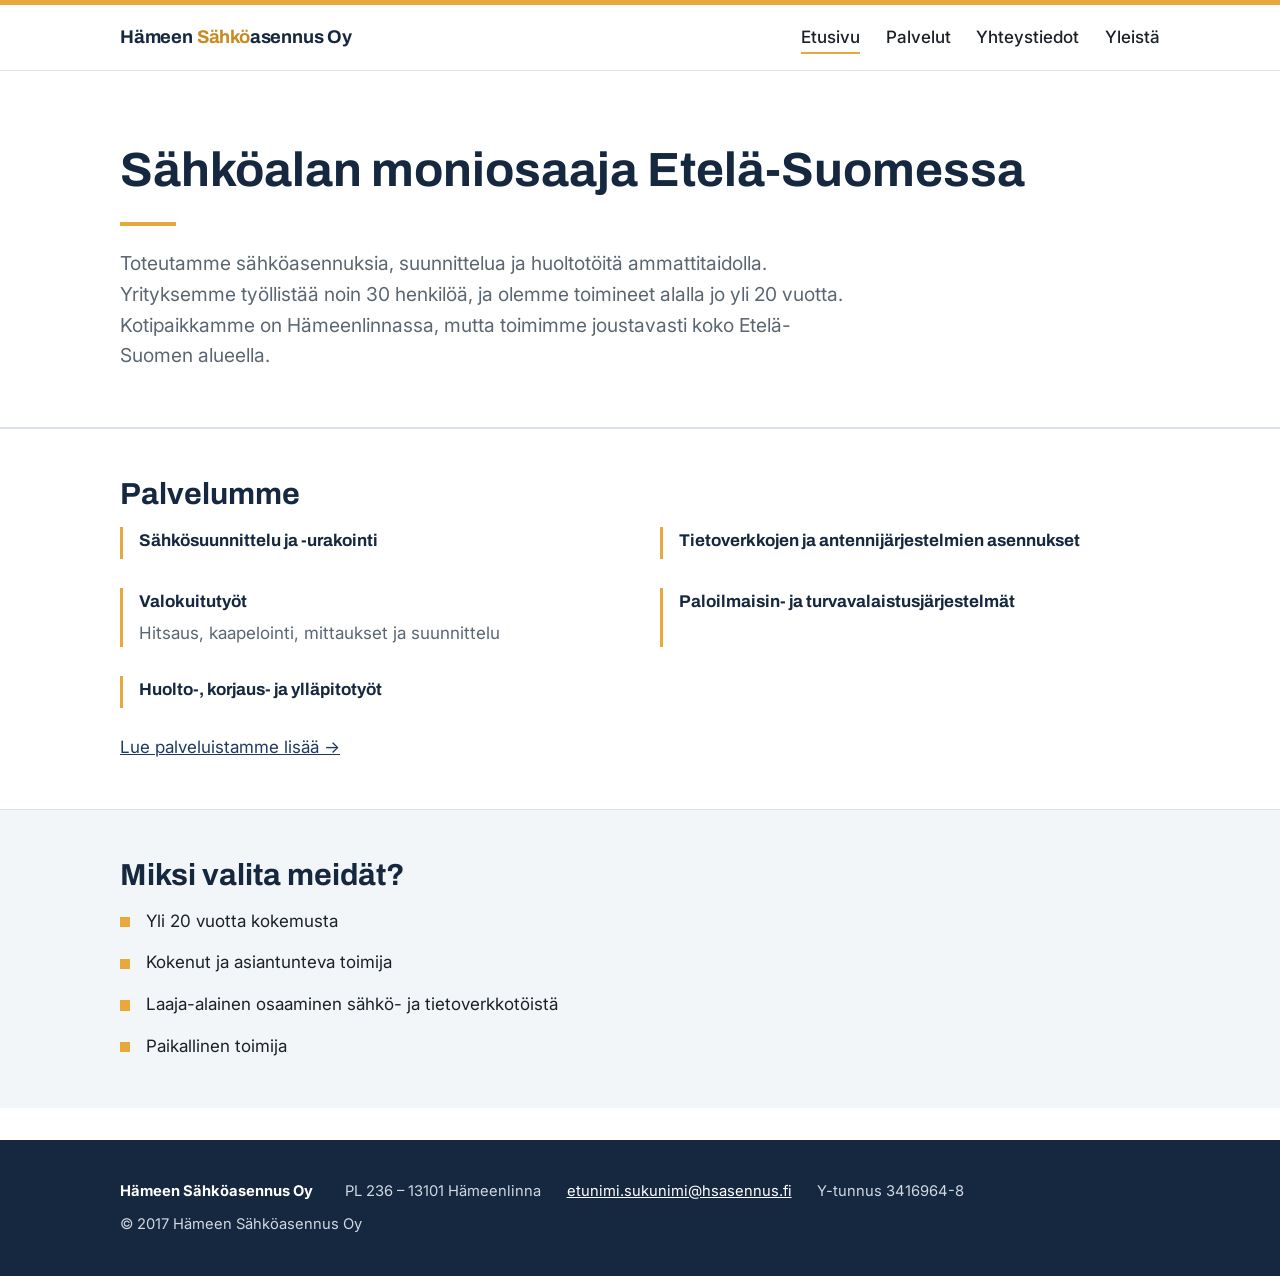
==== index.html @ e8894b5d "Add files via upload" ====
<!DOCTYPE html>
<html lang="fi">
<head>
<meta charset="UTF-8">
<meta name="viewport" content="width=device-width, initial-scale=1">
<title>Hämeen Sähköasennus Oy</title>
<meta name="description" content="Hämeen Sähköasennus Oy on sähköalan moniosaaja, joka palvelee Etelä-Suomen alueella sähköasennuksissa, -suunnittelussa ja huoltotöissä.">
<link rel="stylesheet" href="style.css">
<link rel="preconnect" href="https://fonts.googleapis.com">
<link href="https://fonts.googleapis.com/css2?family=Archivo:wght@700;800&family=Inter:wght@400;500;600&display=swap" rel="stylesheet">
</head>
<body>
<div class="accent-bar"></div>
<header class="site">
  <div class="site-header-inner">
    <a class="wordmark" href="index.html">Hämeen <span>Sähkö</span>asennus Oy</a>
    <nav class="site-nav" aria-label="Päävalikko">
      <ul>
        <li><a href="index.html" aria-current="page">Etusivu</a></li>
        <li><a href="palvelut.html">Palvelut</a></li>
        <li><a href="yhteystiedot.html">Yhteystiedot</a></li>
        <li><a href="yleista.html">Yleistä</a></li>
      </ul>
    </nav>
  </div>
</header>

<main>
  <section class="hero">
    <div class="wrap">
      <h1>Sähköalan moniosaaja Etelä-Suomessa</h1>
      <div class="rule"></div>
      <p class="lede">Toteutamme sähköasennuksia, suunnittelua ja huoltotöitä ammattitaidolla. Yrityksemme työllistää noin 30 henkilöä, ja olemme toimineet alalla jo yli 20 vuotta. Kotipaikkamme on Hämeenlinnassa, mutta toimimme joustavasti koko Etelä-Suomen alueella.</p>
    </div>
  </section>

  <section>
    <div class="wrap">
      <h2>Palvelumme</h2>
      <dl class="services">
        <div>
          <dt>Sähkösuunnittelu ja -urakointi</dt>
        </div>
        <div>
          <dt>Tietoverkkojen ja antennijärjestelmien asennukset</dt>
        </div>
        <div>
          <dt>Valokuitutyöt</dt>
          <dd>Hitsaus, kaapelointi, mittaukset ja suunnittelu</dd>
        </div>
        <div>
          <dt>Paloilmaisin- ja turvavalaistusjärjestelmät</dt>
        </div>
        <div>
          <dt>Huolto-, korjaus- ja ylläpitotyöt</dt>
        </div>
      </dl>
      <p style="margin-top:1.6rem;"><a href="palvelut.html">Lue palveluistamme lisää →</a></p>
    </div>
  </section>

  <section class="panel">
    <div class="wrap">
      <h2>Miksi valita meidät?</h2>
      <ul class="reasons">
        <li>Yli 20 vuotta kokemusta</li>
        <li>Kokenut ja asiantunteva toimija</li>
        <li>Laaja-alainen osaaminen sähkö- ja tietoverkkotöistä</li>
        <li>Paikallinen toimija</li>
      </ul>
    </div>
  </section>
</main>

<footer class="site">
  <div class="wrap">
    <span class="company">Hämeen Sähköasennus Oy</span>
    <span>PL 236 – 13101 Hämeenlinna</span>
    <span><a href="yhteystiedot.html">etunimi.sukunimi@hsasennus.fi</a></span>
    <span>Y-tunnus 3416964-8</span>
    <span>© 2017 Hämeen Sähköasennus Oy</span>
  </div>
</footer>
</body>
</html>
---- style.css ----
/* Hämeen Sähköasennus Oy — static site
   Palette drawn from the original hsasennus.fi styling (navy + amber). */

:root {
  --ink: #1c2128;
  --navy: #1f3a5f;
  --navy-dark: #16283f;
  --amber: #e8a93c;
  --amber-dark: #c98a1f;
  --paper: #ffffff;
  --panel: #f3f6f9;
  --line: #dbe2e9;
  --muted: #5b6672;
  --max: 68rem;
}

* { box-sizing: border-box; }

html { scroll-behavior: smooth; }

body {
  margin: 0;
  color: var(--ink);
  background: var(--paper);
  font-family: "Inter", "Segoe UI", Helvetica, Arial, sans-serif;
  font-size: 17px;
  line-height: 1.6;
}

h1, h2, h3 {
  font-family: "Archivo", "Inter", sans-serif;
  font-weight: 700;
  line-height: 1.15;
  margin: 0 0 0.5em;
  color: var(--navy-dark);
}

h1 { font-size: clamp(2rem, 4vw, 3rem); }
h2 { font-size: clamp(1.4rem, 2.4vw, 1.9rem); }
h3 { font-size: 1.15rem; }

p { margin: 0 0 1em; max-width: 40em; }
p:last-child { margin-bottom: 0; }

a { color: var(--navy); }
a:focus-visible, button:focus-visible { outline: 3px solid var(--amber); outline-offset: 2px; }

.wrap {
  max-width: var(--max);
  margin: 0 auto;
  padding: 0 1.5rem;
}

/* top accent bar */
.accent-bar { height: 5px; background: var(--amber); }

/* header */
header.site {
  border-bottom: 1px solid var(--line);
  background: var(--paper);
}

.site-header-inner {
  display: flex;
  align-items: center;
  justify-content: space-between;
  padding: 1.1rem 1.5rem;
  max-width: var(--max);
  margin: 0 auto;
  gap: 1rem;
  flex-wrap: wrap;
}

.wordmark {
  font-family: "Archivo", sans-serif;
  font-weight: 700;
  font-size: 1.15rem;
  color: var(--navy-dark);
  text-decoration: none;
  letter-spacing: -0.01em;
}
.wordmark span { color: var(--amber-dark); }

nav.site-nav ul {
  list-style: none;
  display: flex;
  gap: 1.6rem;
  margin: 0;
  padding: 0;
  flex-wrap: wrap;
}
nav.site-nav a {
  text-decoration: none;
  color: var(--ink);
  font-weight: 500;
  padding: 0.3rem 0;
  border-bottom: 2px solid transparent;
}
nav.site-nav a:hover,
nav.site-nav a[aria-current="page"] {
  border-bottom-color: var(--amber);
}

/* hero */
.hero {
  padding: 4.5rem 0 3.5rem;
  border-bottom: 1px solid var(--line);
}
.hero .lede {
  font-size: 1.2rem;
  color: var(--muted);
  max-width: 38em;
}
.hero .rule {
  width: 3.5rem;
  height: 4px;
  background: var(--amber);
  margin: 1.1rem 0 1.4rem;
}

section { padding: 3rem 0; }
section + section { border-top: 1px solid var(--line); }
.panel { background: var(--panel); }

/* service / definition list */
dl.services {
  display: grid;
  grid-template-columns: 1fr;
  gap: 1.8rem;
  margin: 0;
  padding: 0;
}
@media (min-width: 46rem) {
  dl.services { grid-template-columns: 1fr 1fr; column-gap: 2.5rem; }
}
dl.services > div {
  border-left: 3px solid var(--amber);
  padding-left: 1rem;
}
dl.services dt {
  font-family: "Archivo", sans-serif;
  font-weight: 700;
  color: var(--navy-dark);
  margin-bottom: 0.3rem;
}
dl.services dd { margin: 0; color: var(--muted); }

/* why-choose-us list */
.reasons {
  list-style: none;
  margin: 0;
  padding: 0;
  display: grid;
  gap: 0.9rem;
}
.reasons li {
  padding-left: 1.6rem;
  position: relative;
}
.reasons li::before {
  content: "";
  position: absolute;
  left: 0;
  top: 0.55em;
  width: 0.6em;
  height: 0.6em;
  background: var(--amber);
}

/* office / contact cards */
.offices {
  display: grid;
  gap: 2rem;
  grid-template-columns: 1fr;
}
@media (min-width: 46rem) {
  .offices { grid-template-columns: repeat(3, 1fr); }
}
.office h3 { margin-bottom: 0.2rem; }
.office .address { color: var(--muted); margin-bottom: 0.8rem; }
.office dl { margin: 0; }
.office dl div { padding: 0.35rem 0; border-top: 1px solid var(--line); }
.office dl div:first-child { border-top: none; }
.office dt { font-weight: 600; font-size: 0.92rem; }
.office dd { margin: 0; color: var(--muted); font-size: 0.92rem; }

table.billing {
  border-collapse: collapse;
  width: 100%;
  max-width: 34em;
}
table.billing th, table.billing td {
  text-align: left;
  padding: 0.5rem 0.8rem 0.5rem 0;
  border-bottom: 1px solid var(--line);
}

/* footer */
footer.site {
  background: var(--navy-dark);
  color: #cfd8e3;
  padding: 2.5rem 0;
  margin-top: 2rem;
}
footer.site a { color: #fff; }
footer.site .wrap {
  display: flex;
  flex-wrap: wrap;
  gap: 0.6rem 1.6rem;
  align-items: baseline;
  font-size: 0.92rem;
}
footer.site .company { font-weight: 700; color: #fff; margin-right: 0.4rem; }

@media (prefers-reduced-motion: reduce) {
  html { scroll-behavior: auto; }
}
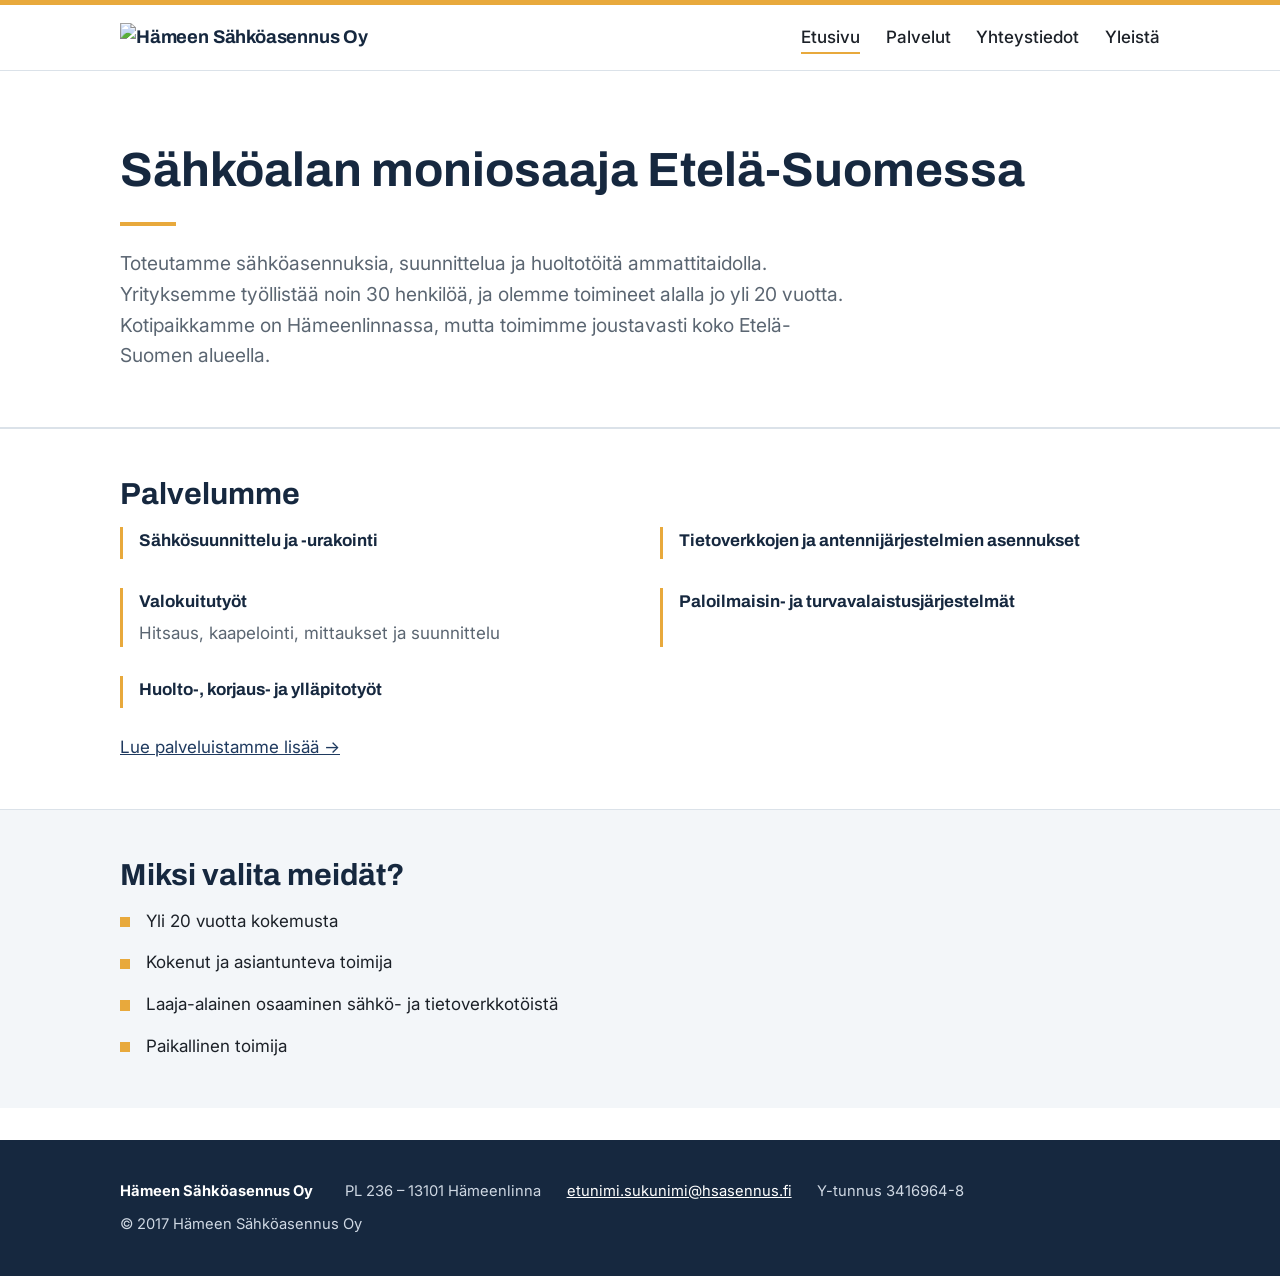
==== commit e1b19c46: "Replace wordmark text with logo image" ====
--- a/index.html
+++ b/index.html
@@ -13,7 +13,7 @@
 <div class="accent-bar"></div>
 <header class="site">
   <div class="site-header-inner">
-    <a class="wordmark" href="index.html">Hämeen <span>Sähkö</span>asennus Oy</a>
+    <a class="wordmark" href="index.html"><img src="hs-asennus-logo.jpg" alt="Hämeen Sähköasennus Oy"></a>
     <nav class="site-nav" aria-label="Päävalikko">
       <ul>
         <li><a href="index.html" aria-current="page">Etusivu</a></li>
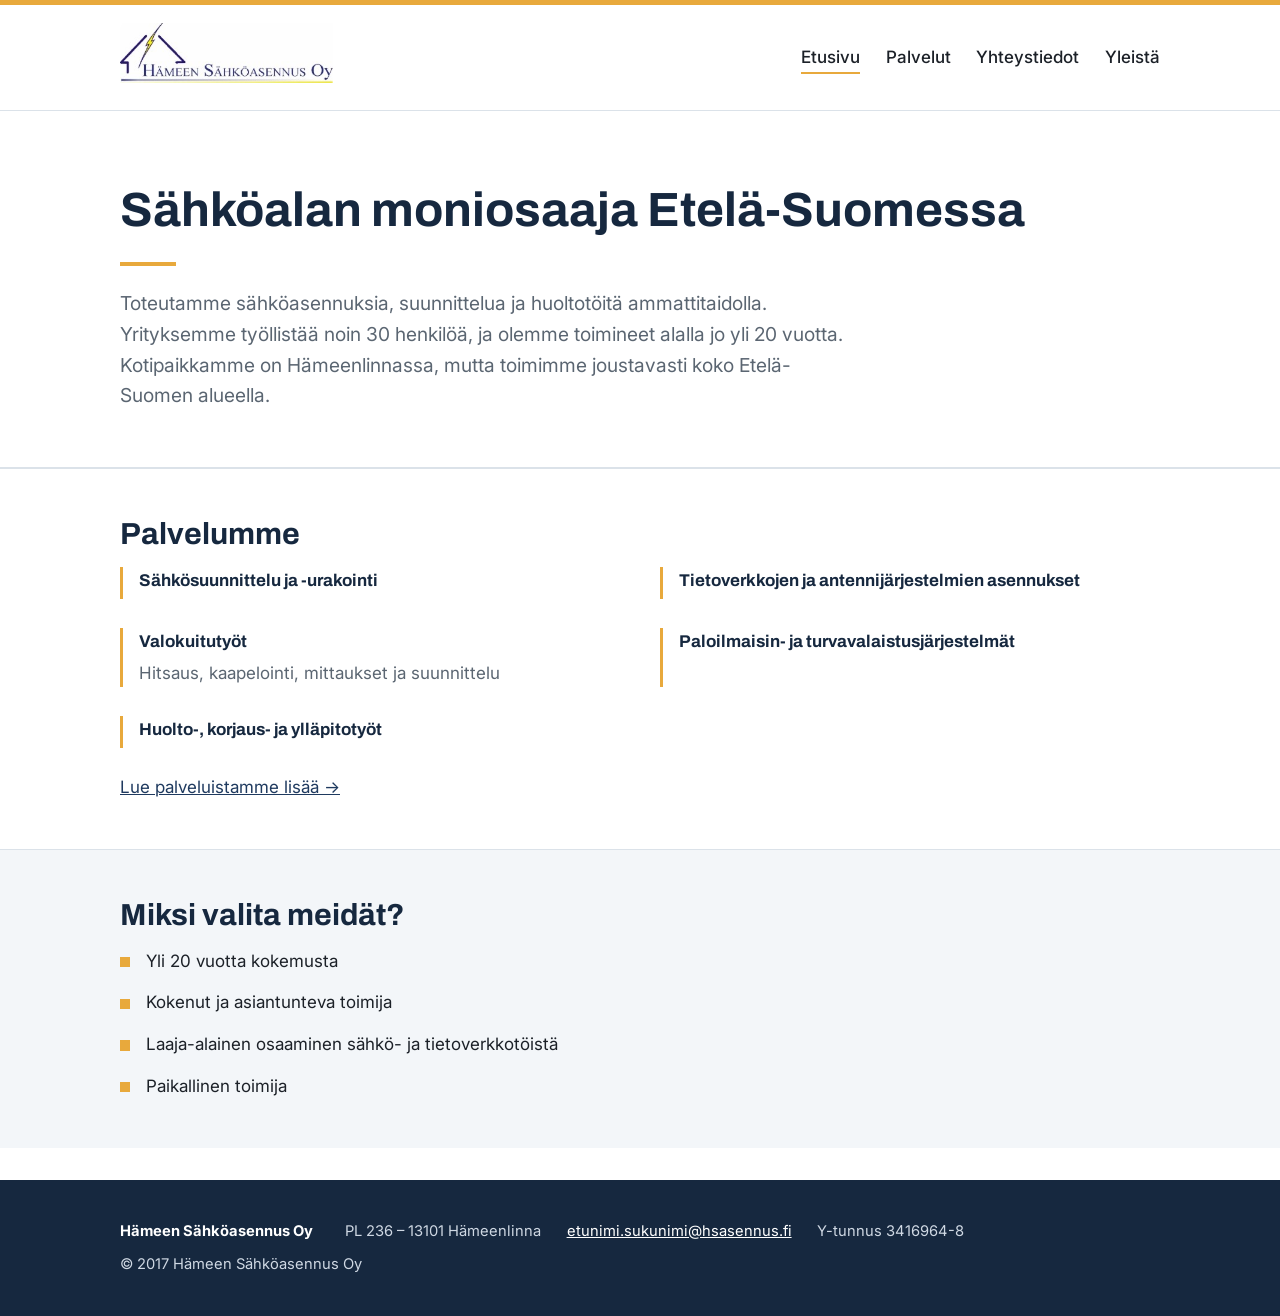
==== commit b5d9c46a: "Update logo image source path in index.html" ====
--- a/index.html
+++ b/index.html
@@ -13,7 +13,7 @@
 <div class="accent-bar"></div>
 <header class="site">
   <div class="site-header-inner">
-    <a class="wordmark" href="index.html"><img src="hs-asennus-logo.jpg" alt="Hämeen Sähköasennus Oy"></a>
+    <a class="wordmark" href="index.html"><img src="assets/img/hs-asennus-logo.jpg" height="60" alt="Hämeen Sähköasennus Oy"></a>
     <nav class="site-nav" aria-label="Päävalikko">
       <ul>
         <li><a href="index.html" aria-current="page">Etusivu</a></li>
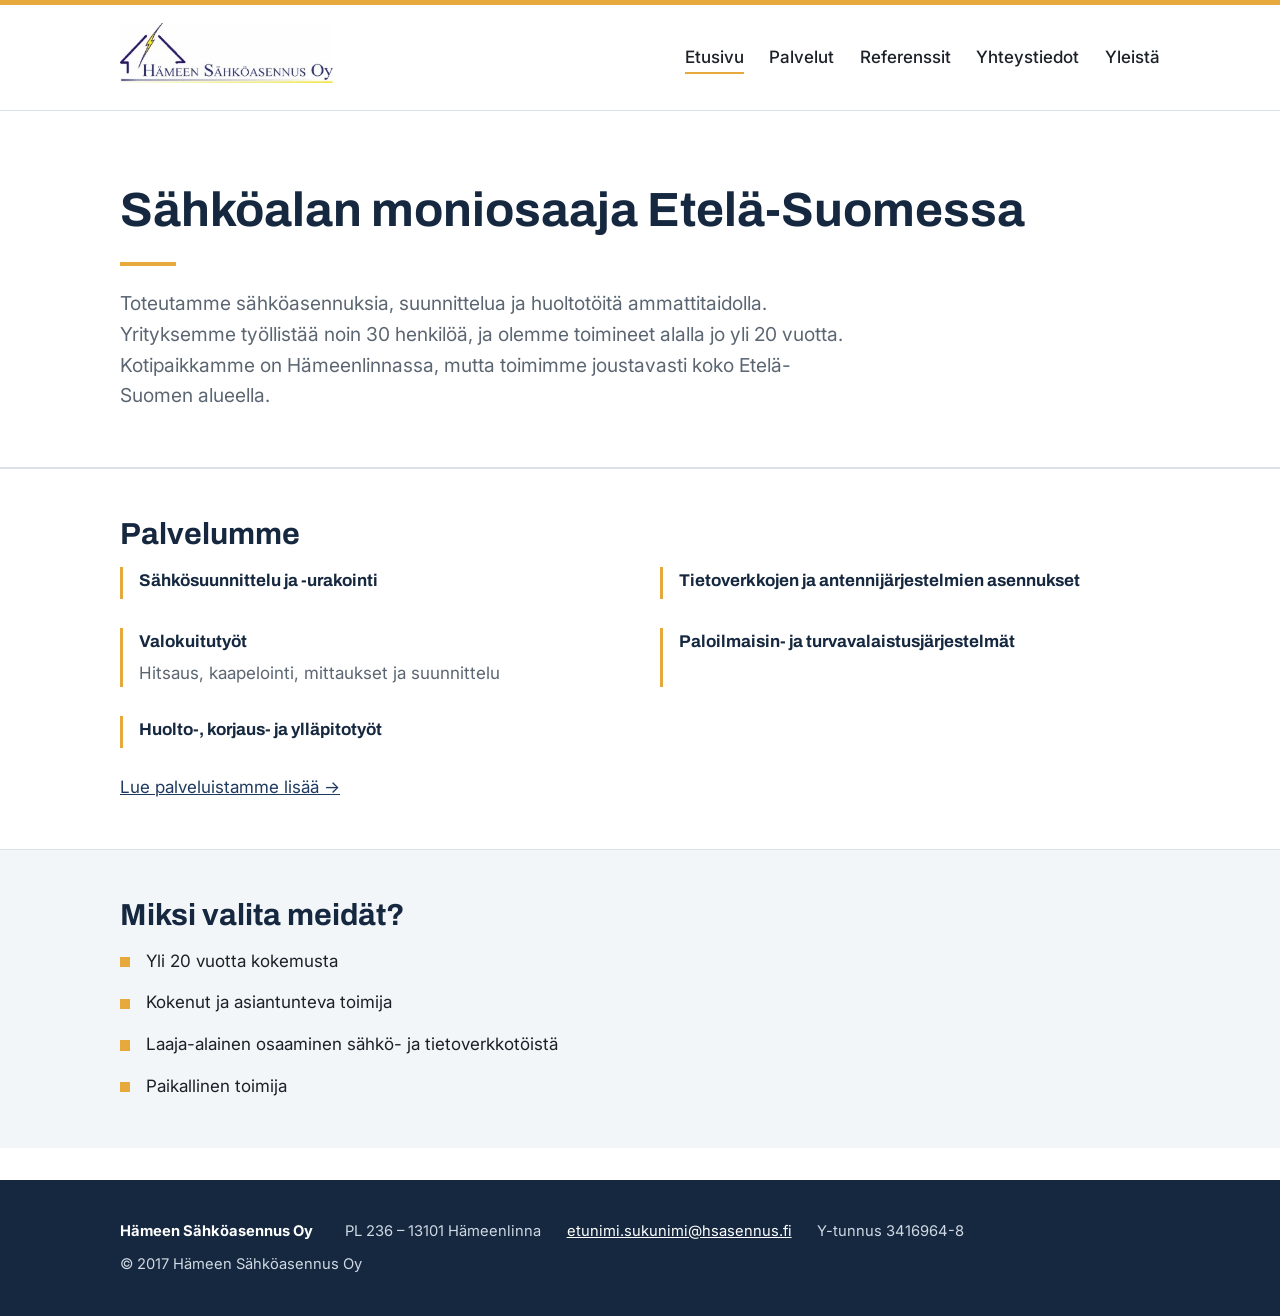
==== commit 8c107b3d: "Add 'Referenssit' link to navigation menu" ====
--- a/index.html
+++ b/index.html
@@ -18,6 +18,7 @@
       <ul>
         <li><a href="index.html" aria-current="page">Etusivu</a></li>
         <li><a href="palvelut.html">Palvelut</a></li>
+        <li><a href="referenssit.html">Referenssit</a></li>
         <li><a href="yhteystiedot.html">Yhteystiedot</a></li>
         <li><a href="yleista.html">Yleistä</a></li>
       </ul>
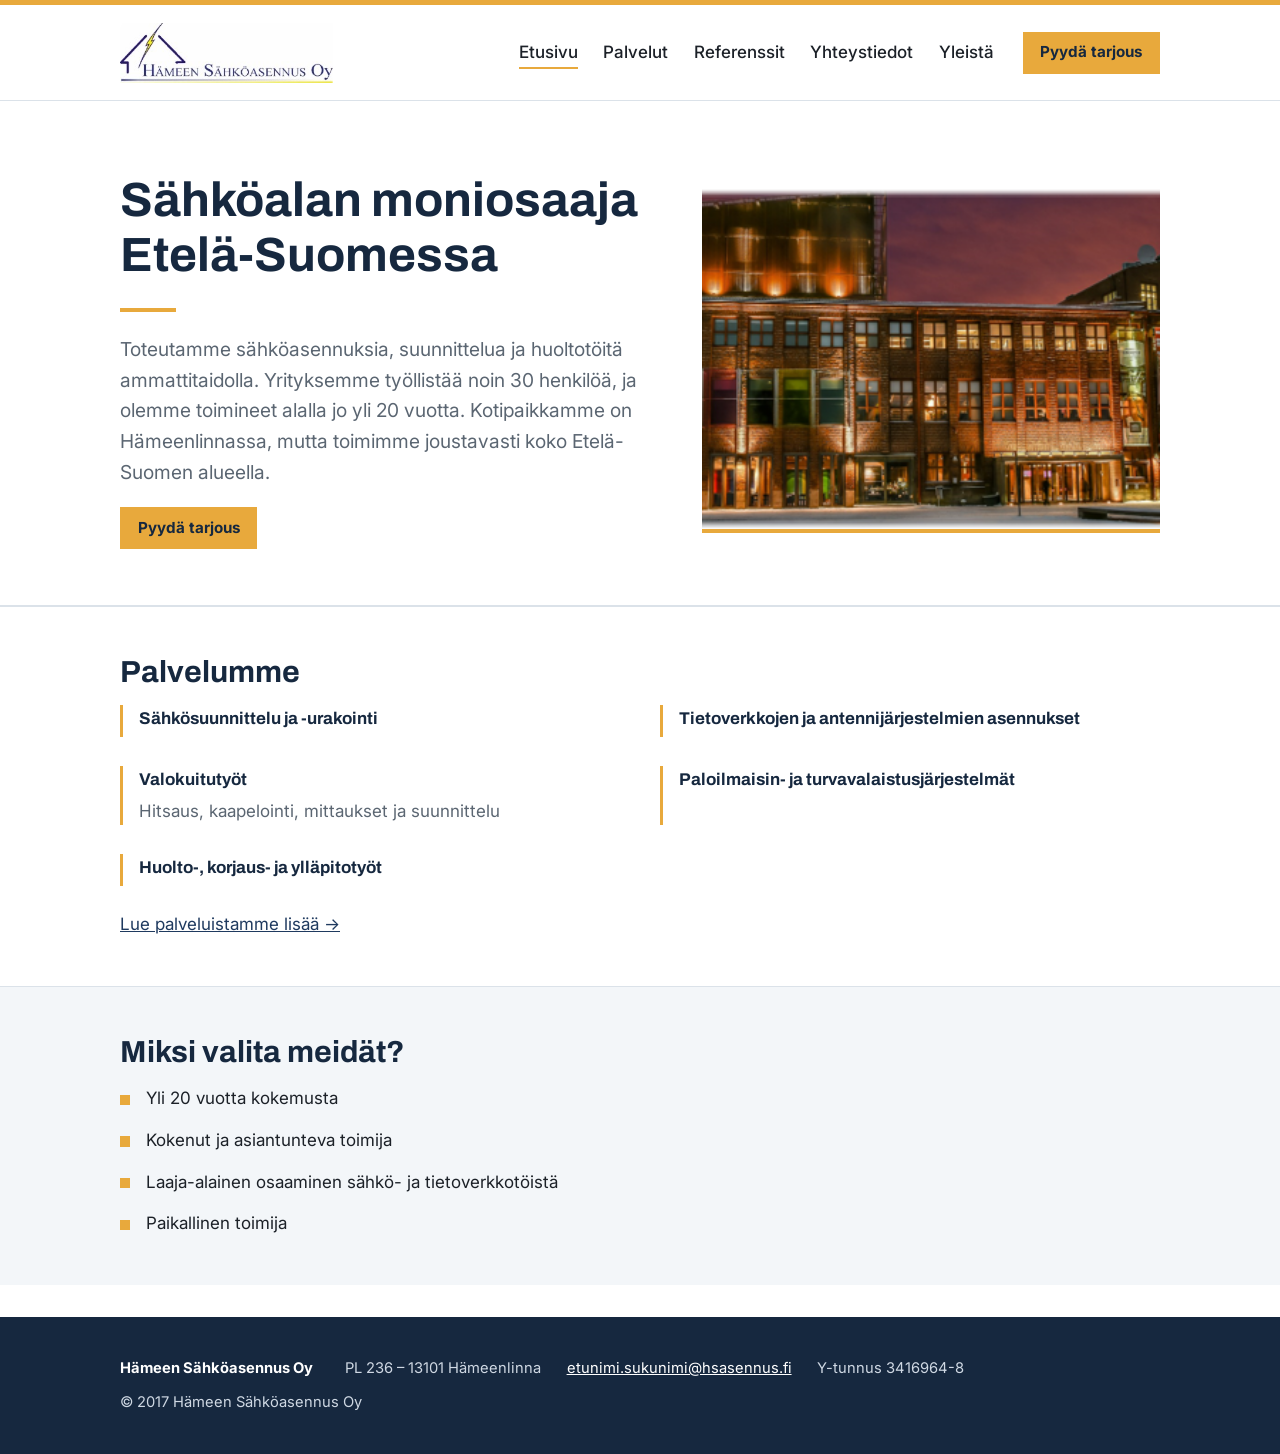
==== commit 18a995bf: "Add favicon and Open Graph meta tags" ====
--- a/index.html
+++ b/index.html
@@ -5,15 +5,50 @@
 <meta name="viewport" content="width=device-width, initial-scale=1">
 <title>Hämeen Sähköasennus Oy</title>
 <meta name="description" content="Hämeen Sähköasennus Oy on sähköalan moniosaaja, joka palvelee Etelä-Suomen alueella sähköasennuksissa, -suunnittelussa ja huoltotöissä.">
+<link rel="icon" href="favicon.ico" sizes="any">
+<link rel="icon" type="image/png" sizes="32x32" href="favicon-32x32.png">
+<link rel="icon" type="image/png" sizes="16x16" href="favicon-16x16.png">
+<link rel="apple-touch-icon" href="apple-touch-icon.png">
+<link rel="icon" type="image/png" sizes="192x192" href="android-chrome-192x192.png">
+<meta name="theme-color" content="#1f3a5f">
+<meta property="og:type" content="website">
+<meta property="og:site_name" content="Hämeen Sähköasennus Oy">
+<meta property="og:title" content="Hämeen Sähköasennus Oy">
+<meta property="og:description" content="Hämeen Sähköasennus Oy on sähköalan moniosaaja, joka palvelee Etelä-Suomen alueella sähköasennuksissa, -suunnittelussa ja huoltotöissä.">
+<meta property="og:image" content="https://hsasennus.fi/assets/img/hs-asennus-logo.jpg">
+<meta property="og:url" content="https://hsasennus.fi/index.html">
+<meta name="twitter:card" content="summary">
 <link rel="stylesheet" href="style.css">
 <link rel="preconnect" href="https://fonts.googleapis.com">
 <link href="https://fonts.googleapis.com/css2?family=Archivo:wght@700;800&family=Inter:wght@400;500;600&display=swap" rel="stylesheet">
+<script type="application/ld+json">
+{
+  "@context": "https://schema.org",
+  "@type": "Electrician",
+  "name": "Hämeen Sähköasennus Oy",
+  "image": "https://hsasennus.fi/assets/img/hs-asennus-logo.jpg",
+  "url": "https://hsasennus.fi/",
+  "email": "etunimi.sukunimi@hsasennus.fi",
+  "address": {
+    "@type": "PostalAddress",
+    "streetAddress": "Takumäentie 1b",
+    "postalCode": "13130",
+    "addressLocality": "Hämeenlinna",
+    "addressCountry": "FI"
+  },
+  "areaServed": "Etelä-Suomi",
+  "foundingDate": "1997",
+  "vatID": "FI34169648",
+  "sameAs": []
+}
+</script>
 </head>
 <body>
 <div class="accent-bar"></div>
 <header class="site">
   <div class="site-header-inner">
     <a class="wordmark" href="index.html"><img src="assets/img/hs-asennus-logo.jpg" height="60" alt="Hämeen Sähköasennus Oy"></a>
+    <div class="nav-group">
     <nav class="site-nav" aria-label="Päävalikko">
       <ul>
         <li><a href="index.html" aria-current="page">Etusivu</a></li>
@@ -23,15 +58,23 @@
         <li><a href="yleista.html">Yleistä</a></li>
       </ul>
     </nav>
+    <a class="btn-cta" href="yhteystiedot.html#tarjous">Pyydä tarjous</a>
+    </div>
   </div>
 </header>
 
 <main>
   <section class="hero">
-    <div class="wrap">
-      <h1>Sähköalan moniosaaja Etelä-Suomessa</h1>
-      <div class="rule"></div>
-      <p class="lede">Toteutamme sähköasennuksia, suunnittelua ja huoltotöitä ammattitaidolla. Yrityksemme työllistää noin 30 henkilöä, ja olemme toimineet alalla jo yli 20 vuotta. Kotipaikkamme on Hämeenlinnassa, mutta toimimme joustavasti koko Etelä-Suomen alueella.</p>
+    <div class="wrap hero-split">
+      <div>
+        <h1>Sähköalan moniosaaja Etelä-Suomessa</h1>
+        <div class="rule"></div>
+        <p class="lede">Toteutamme sähköasennuksia, suunnittelua ja huoltotöitä ammattitaidolla. Yrityksemme työllistää noin 30 henkilöä, ja olemme toimineet alalla jo yli 20 vuotta. Kotipaikkamme on Hämeenlinnassa, mutta toimimme joustavasti koko Etelä-Suomen alueella.</p>
+        <p><a class="btn-cta" href="yhteystiedot.html#tarjous">Pyydä tarjous</a></p>
+      </div>
+      <div>
+        <img src="assets/img/Verkatehdas-julkisivu.png" alt="Hämeenlinnan Verkatehdas, yksi toteuttamistamme kohteista">
+      </div>
     </div>
   </section>
 
--- a/style.css
+++ b/style.css
@@ -72,14 +72,15 @@
 }
 
 .wordmark {
-  font-family: "Archivo", sans-serif;
-  font-weight: 700;
-  font-size: 1.15rem;
-  color: var(--navy-dark);
+  display: flex;
+  align-items: center;
   text-decoration: none;
-  letter-spacing: -0.01em;
-}
-.wordmark span { color: var(--amber-dark); }
+}
+.wordmark img {
+  height: 60px;
+  width: auto;
+  display: block;
+}
 
 nav.site-nav ul {
   list-style: none;
@@ -87,6 +88,12 @@
   gap: 1.6rem;
   margin: 0;
   padding: 0;
+  flex-wrap: wrap;
+}
+.nav-group {
+  display: flex;
+  align-items: center;
+  gap: 1.8rem;
   flex-wrap: wrap;
 }
 nav.site-nav a {
@@ -100,6 +107,102 @@
 nav.site-nav a[aria-current="page"] {
   border-bottom-color: var(--amber);
 }
+
+.btn-cta {
+  display: inline-block;
+  background: var(--amber);
+  color: var(--navy-dark);
+  font-weight: 700;
+  text-decoration: none;
+  padding: 0.55rem 1.1rem;
+  border: none;
+  cursor: pointer;
+  font-family: "Inter", sans-serif;
+  font-size: 0.95rem;
+}
+.btn-cta:hover { background: var(--amber-dark); }
+
+/* split hero with image */
+.hero-split {
+  display: grid;
+  grid-template-columns: 1fr;
+  gap: 2rem;
+  align-items: center;
+}
+@media (min-width: 46rem) {
+  .hero-split { grid-template-columns: 6fr 5fr; }
+}
+.hero-split img {
+  width: 100%;
+  height: auto;
+  display: block;
+  aspect-ratio: 4 / 3;
+  object-fit: cover;
+  border-bottom: 4px solid var(--amber);
+}
+
+/* responsive map embed */
+.map-embed {
+  position: relative;
+  width: 100%;
+  padding-bottom: 56.25%;
+  height: 0;
+  overflow: hidden;
+  border: 1px solid var(--line);
+}
+.map-embed iframe {
+  position: absolute;
+  inset: 0;
+  width: 100%;
+  height: 100%;
+  border: 0;
+}
+
+/* contact / quote form */
+form.contact-form {
+  display: grid;
+  gap: 1rem;
+  max-width: 34em;
+}
+form.contact-form .row2 {
+  display: grid;
+  gap: 1rem;
+}
+@media (min-width: 34rem) {
+  form.contact-form .row2 { grid-template-columns: 1fr 1fr; }
+}
+form.contact-form label {
+  display: block;
+  font-weight: 600;
+  font-size: 0.92rem;
+  margin-bottom: 0.3rem;
+}
+form.contact-form input,
+form.contact-form select,
+form.contact-form textarea {
+  width: 100%;
+  padding: 0.6rem 0.7rem;
+  border: 1px solid var(--line);
+  background: var(--paper);
+  font-family: inherit;
+  font-size: 1rem;
+  color: var(--ink);
+}
+form.contact-form input:focus,
+form.contact-form select:focus,
+form.contact-form textarea:focus {
+  outline: 3px solid var(--amber);
+  outline-offset: 1px;
+  border-color: var(--navy);
+}
+form.contact-form button {
+  justify-self: start;
+}
+.form-note {
+  font-size: 0.85rem;
+  color: var(--muted);
+}
+.hp-field { position: absolute; left: -9999px; }
 
 /* hero */
 .hero {
@@ -195,6 +298,44 @@
   border-bottom: 1px solid var(--line);
 }
 
+/* reference cases */
+.cases {
+  display: grid;
+  gap: 3rem;
+}
+.case {
+  display: grid;
+  gap: 1.6rem;
+  grid-template-columns: 1fr;
+  align-items: start;
+}
+@media (min-width: 46rem) {
+  .case { grid-template-columns: 5fr 7fr; }
+  .case:nth-child(even) .case-media { order: 2; }
+}
+.case-media img {
+  width: 100%;
+  height: auto;
+  display: block;
+  aspect-ratio: 4 / 3;
+  object-fit: cover;
+}
+.case-media .extra {
+  margin-top: 0.6rem;
+}
+.case-media figcaption {
+  font-size: 0.8rem;
+  color: var(--muted);
+  margin-top: 0.3rem;
+}
+.case-body .rule {
+  width: 2.5rem;
+  height: 3px;
+  background: var(--amber);
+  margin: 0.6rem 0 0.9rem;
+}
+.case-body p { color: var(--muted); max-width: 42em; }
+
 /* footer */
 footer.site {
   background: var(--navy-dark);
